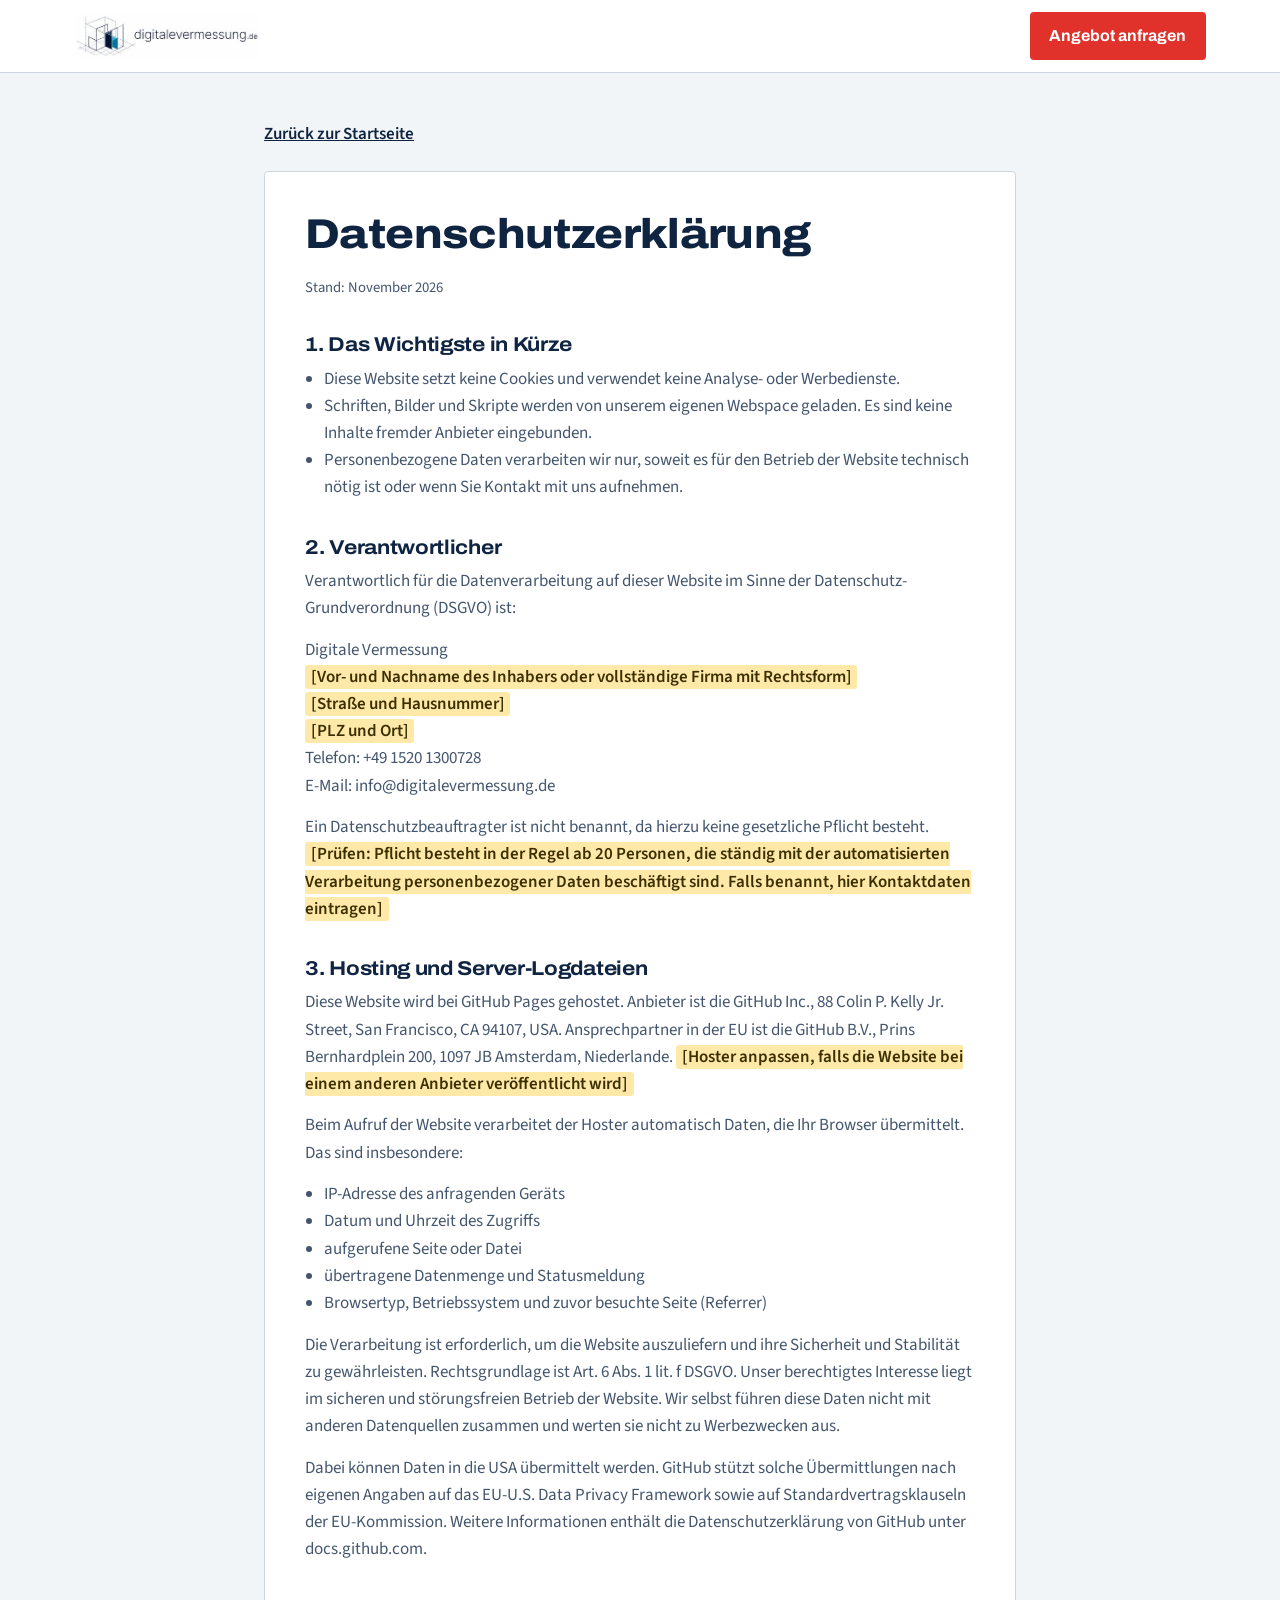
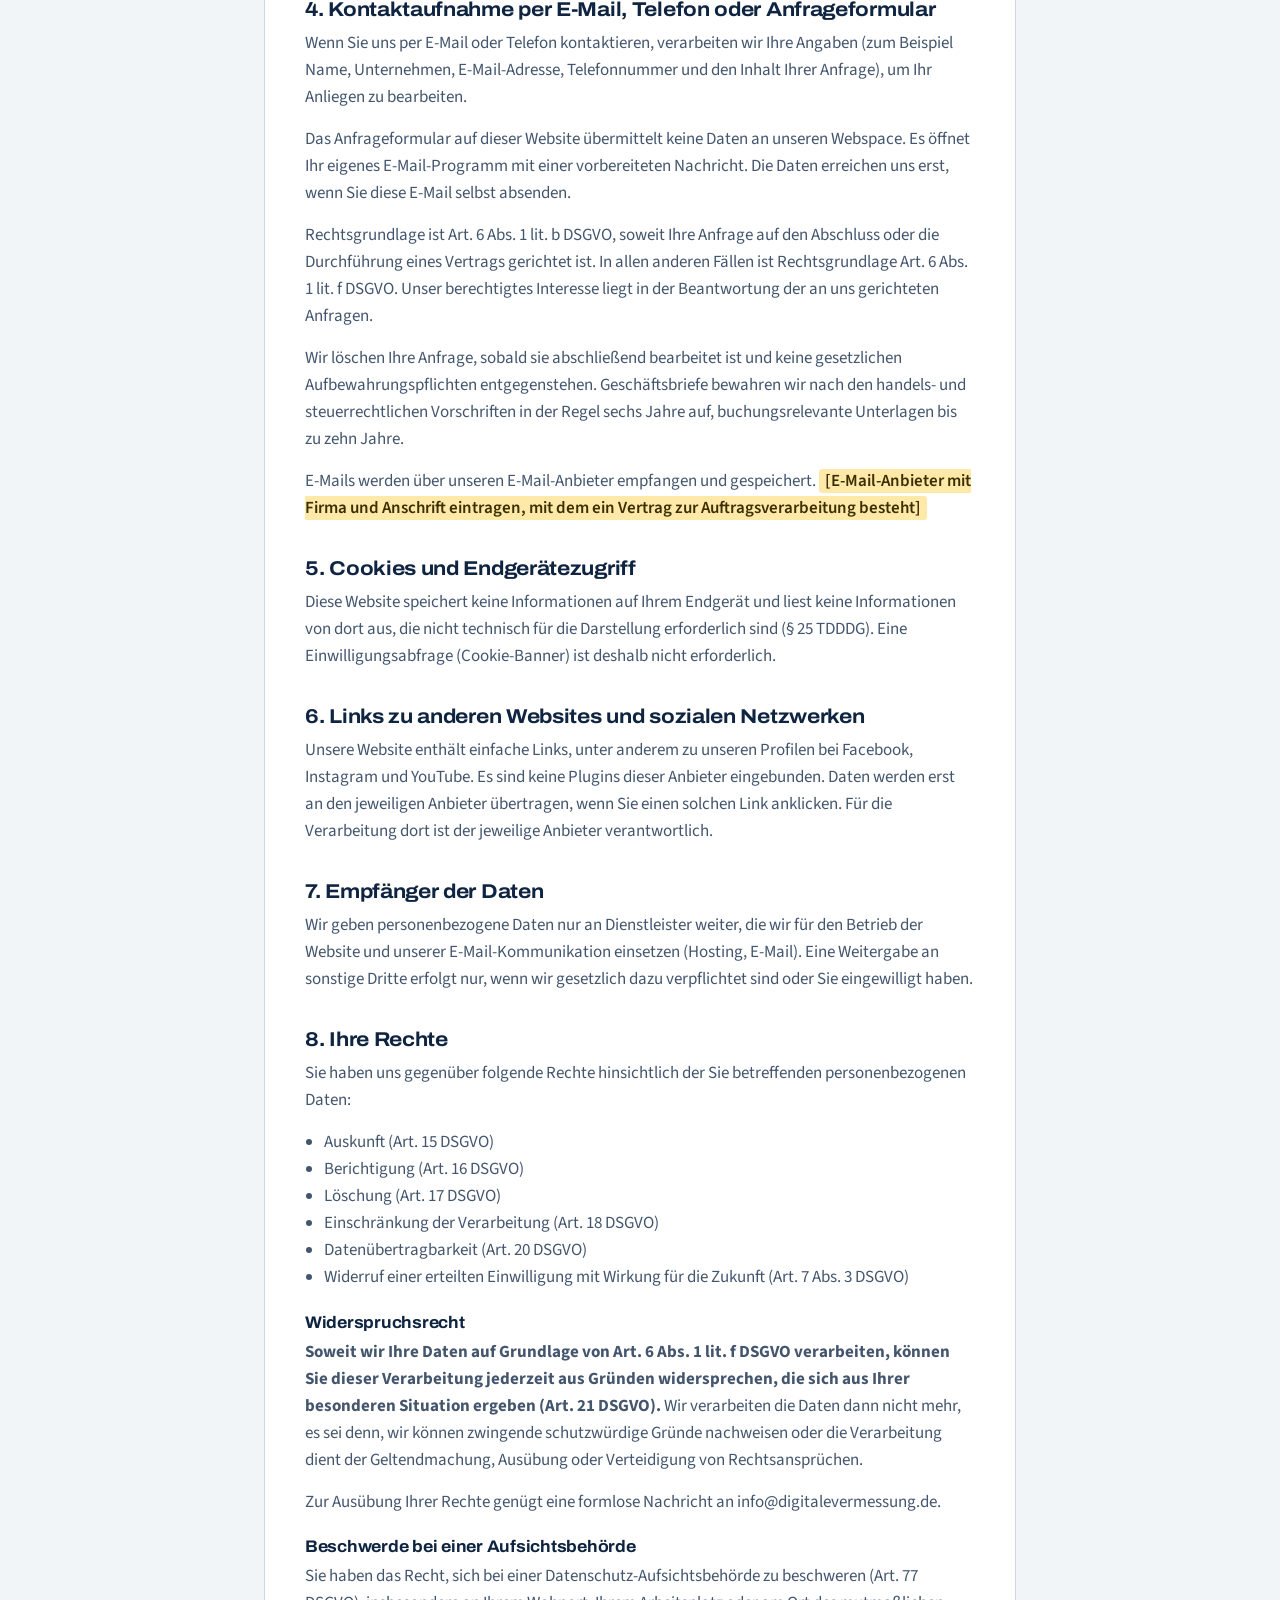
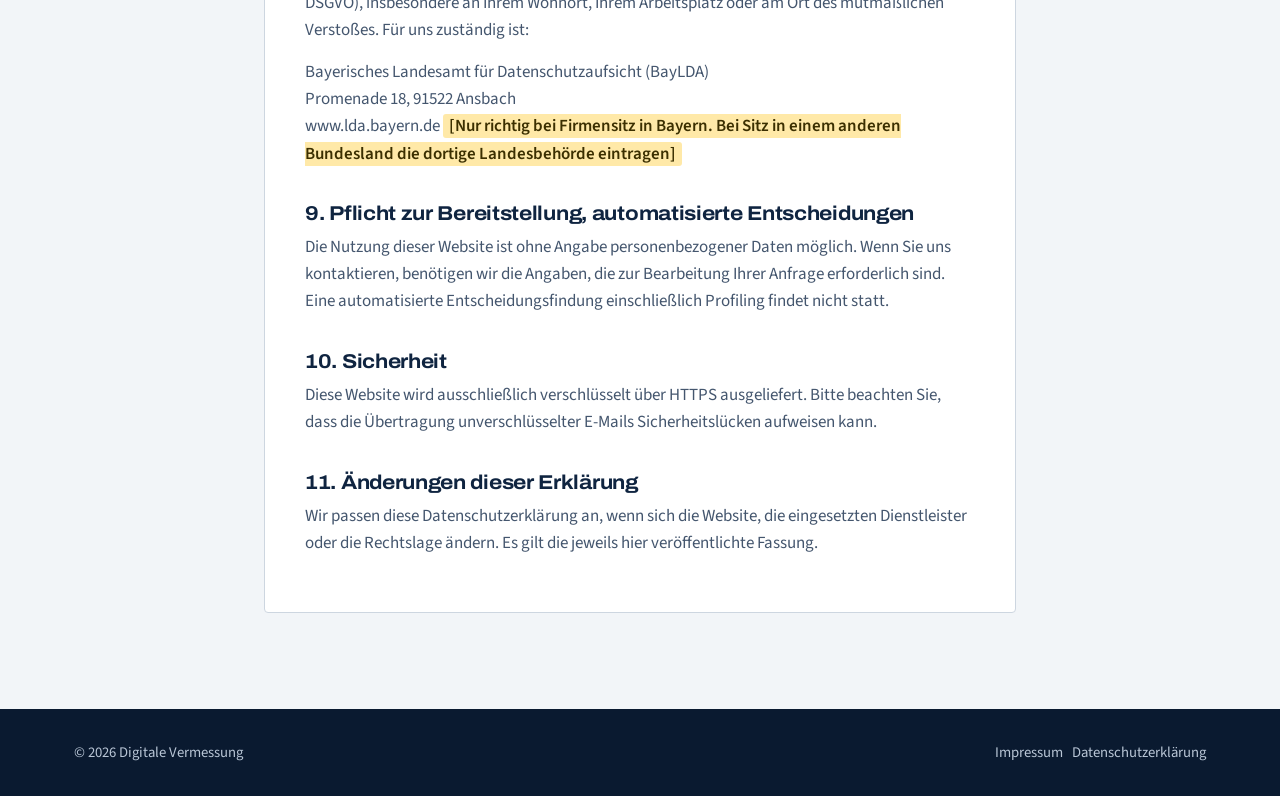
==== datenschutz.html @ f32ddbc2 "Datenschutzerklaerung, Impressum, lokale Schriften, strikte Content Security Policy Co-Authored-By: " ====
<!DOCTYPE html>
<html lang="de">
<head>
<meta charset="UTF-8">
<meta name="viewport" content="width=device-width, initial-scale=1">
<meta http-equiv="Content-Security-Policy" content="default-src 'none'; style-src 'self'; img-src 'self'; font-src 'self'; base-uri 'self'; form-action 'none'">
<meta name="referrer" content="strict-origin-when-cross-origin">
<meta name="robots" content="noindex, follow">
<title>Datenschutzerklärung | Digitale Vermessung</title>
<meta name="description" content="Informationen zur Verarbeitung personenbezogener Daten auf der Website von Digitale Vermessung.">
<link rel="icon" href="img/icon.png">
<link rel="stylesheet" href="css/site.css">
</head>
<body class="legal-page">
<header class="top">
  <div class="wrap">
    <a href="index.html" class="brand"><img src="img/logo.png" alt="Digitale Vermessung, zur Startseite"></a>
    <nav class="nav-legal"><a href="index.html#kontakt" class="btn btn-main">Angebot anfragen</a></nav>
  </div>
</header>
<main>
<a class="back" href="index.html">Zurück zur Startseite</a>
<div class="sheet">
<h1>Datenschutzerklärung</h1>
<p class="stand">Stand: November 2026</p>

<h2>1. Das Wichtigste in Kürze</h2>
<ul>
<li>Diese Website setzt keine Cookies und verwendet keine Analyse- oder Werbedienste.</li>
<li>Schriften, Bilder und Skripte werden von unserem eigenen Webspace geladen. Es sind keine Inhalte fremder Anbieter eingebunden.</li>
<li>Personenbezogene Daten verarbeiten wir nur, soweit es für den Betrieb der Website technisch nötig ist oder wenn Sie Kontakt mit uns aufnehmen.</li>
</ul>

<h2>2. Verantwortlicher</h2>
<p>Verantwortlich für die Datenverarbeitung auf dieser Website im Sinne der Datenschutz-Grundverordnung (DSGVO) ist:</p>
<p>Digitale Vermessung<br>
<span class="todo">[Vor- und Nachname des Inhabers oder vollständige Firma mit Rechtsform]</span><br>
<span class="todo">[Straße und Hausnummer]</span><br>
<span class="todo">[PLZ und Ort]</span><br>
Telefon: +49 1520 1300728<br>
E-Mail: info@digitalevermessung.de</p>
<p>Ein Datenschutzbeauftragter ist nicht benannt, da hierzu keine gesetzliche Pflicht besteht. <span class="todo">[Prüfen: Pflicht besteht in der Regel ab 20 Personen, die ständig mit der automatisierten Verarbeitung personenbezogener Daten beschäftigt sind. Falls benannt, hier Kontaktdaten eintragen]</span></p>

<h2>3. Hosting und Server-Logdateien</h2>
<p>Diese Website wird bei GitHub Pages gehostet. Anbieter ist die GitHub Inc., 88 Colin P. Kelly Jr. Street, San Francisco, CA 94107, USA. Ansprechpartner in der EU ist die GitHub B.V., Prins Bernhardplein 200, 1097 JB Amsterdam, Niederlande. <span class="todo">[Hoster anpassen, falls die Website bei einem anderen Anbieter veröffentlicht wird]</span></p>
<p>Beim Aufruf der Website verarbeitet der Hoster automatisch Daten, die Ihr Browser übermittelt. Das sind insbesondere:</p>
<ul>
<li>IP-Adresse des anfragenden Geräts</li>
<li>Datum und Uhrzeit des Zugriffs</li>
<li>aufgerufene Seite oder Datei</li>
<li>übertragene Datenmenge und Statusmeldung</li>
<li>Browsertyp, Betriebssystem und zuvor besuchte Seite (Referrer)</li>
</ul>
<p>Die Verarbeitung ist erforderlich, um die Website auszuliefern und ihre Sicherheit und Stabilität zu gewährleisten. Rechtsgrundlage ist Art. 6 Abs. 1 lit. f DSGVO. Unser berechtigtes Interesse liegt im sicheren und störungsfreien Betrieb der Website. Wir selbst führen diese Daten nicht mit anderen Datenquellen zusammen und werten sie nicht zu Werbezwecken aus.</p>
<p>Dabei können Daten in die USA übermittelt werden. GitHub stützt solche Übermittlungen nach eigenen Angaben auf das EU-U.S. Data Privacy Framework sowie auf Standardvertragsklauseln der EU-Kommission. Weitere Informationen enthält die Datenschutzerklärung von GitHub unter docs.github.com.</p>

<h2>4. Kontaktaufnahme per E-Mail, Telefon oder Anfrageformular</h2>
<p>Wenn Sie uns per E-Mail oder Telefon kontaktieren, verarbeiten wir Ihre Angaben (zum Beispiel Name, Unternehmen, E-Mail-Adresse, Telefonnummer und den Inhalt Ihrer Anfrage), um Ihr Anliegen zu bearbeiten.</p>
<p>Das Anfrageformular auf dieser Website übermittelt keine Daten an unseren Webspace. Es öffnet Ihr eigenes E-Mail-Programm mit einer vorbereiteten Nachricht. Die Daten erreichen uns erst, wenn Sie diese E-Mail selbst absenden.</p>
<p>Rechtsgrundlage ist Art. 6 Abs. 1 lit. b DSGVO, soweit Ihre Anfrage auf den Abschluss oder die Durchführung eines Vertrags gerichtet ist. In allen anderen Fällen ist Rechtsgrundlage Art. 6 Abs. 1 lit. f DSGVO. Unser berechtigtes Interesse liegt in der Beantwortung der an uns gerichteten Anfragen.</p>
<p>Wir löschen Ihre Anfrage, sobald sie abschließend bearbeitet ist und keine gesetzlichen Aufbewahrungspflichten entgegenstehen. Geschäftsbriefe bewahren wir nach den handels- und steuerrechtlichen Vorschriften in der Regel sechs Jahre auf, buchungsrelevante Unterlagen bis zu zehn Jahre.</p>
<p>E-Mails werden über unseren E-Mail-Anbieter empfangen und gespeichert. <span class="todo">[E-Mail-Anbieter mit Firma und Anschrift eintragen, mit dem ein Vertrag zur Auftragsverarbeitung besteht]</span></p>

<h2>5. Cookies und Endgerätezugriff</h2>
<p>Diese Website speichert keine Informationen auf Ihrem Endgerät und liest keine Informationen von dort aus, die nicht technisch für die Darstellung erforderlich sind (§ 25 TDDDG). Eine Einwilligungsabfrage (Cookie-Banner) ist deshalb nicht erforderlich.</p>

<h2>6. Links zu anderen Websites und sozialen Netzwerken</h2>
<p>Unsere Website enthält einfache Links, unter anderem zu unseren Profilen bei Facebook, Instagram und YouTube. Es sind keine Plugins dieser Anbieter eingebunden. Daten werden erst an den jeweiligen Anbieter übertragen, wenn Sie einen solchen Link anklicken. Für die Verarbeitung dort ist der jeweilige Anbieter verantwortlich.</p>

<h2>7. Empfänger der Daten</h2>
<p>Wir geben personenbezogene Daten nur an Dienstleister weiter, die wir für den Betrieb der Website und unserer E-Mail-Kommunikation einsetzen (Hosting, E-Mail). Eine Weitergabe an sonstige Dritte erfolgt nur, wenn wir gesetzlich dazu verpflichtet sind oder Sie eingewilligt haben.</p>

<h2>8. Ihre Rechte</h2>
<p>Sie haben uns gegenüber folgende Rechte hinsichtlich der Sie betreffenden personenbezogenen Daten:</p>
<ul>
<li>Auskunft (Art. 15 DSGVO)</li>
<li>Berichtigung (Art. 16 DSGVO)</li>
<li>Löschung (Art. 17 DSGVO)</li>
<li>Einschränkung der Verarbeitung (Art. 18 DSGVO)</li>
<li>Datenübertragbarkeit (Art. 20 DSGVO)</li>
<li>Widerruf einer erteilten Einwilligung mit Wirkung für die Zukunft (Art. 7 Abs. 3 DSGVO)</li>
</ul>
<h3>Widerspruchsrecht</h3>
<p><strong>Soweit wir Ihre Daten auf Grundlage von Art. 6 Abs. 1 lit. f DSGVO verarbeiten, können Sie dieser Verarbeitung jederzeit aus Gründen widersprechen, die sich aus Ihrer besonderen Situation ergeben (Art. 21 DSGVO).</strong> Wir verarbeiten die Daten dann nicht mehr, es sei denn, wir können zwingende schutzwürdige Gründe nachweisen oder die Verarbeitung dient der Geltendmachung, Ausübung oder Verteidigung von Rechtsansprüchen.</p>
<p>Zur Ausübung Ihrer Rechte genügt eine formlose Nachricht an info@digitalevermessung.de.</p>
<h3>Beschwerde bei einer Aufsichtsbehörde</h3>
<p>Sie haben das Recht, sich bei einer Datenschutz-Aufsichtsbehörde zu beschweren (Art. 77 DSGVO), insbesondere an Ihrem Wohnort, Ihrem Arbeitsplatz oder am Ort des mutmaßlichen Verstoßes. Für uns zuständig ist:</p>
<p>Bayerisches Landesamt für Datenschutzaufsicht (BayLDA)<br>
Promenade 18, 91522 Ansbach<br>
www.lda.bayern.de <span class="todo">[Nur richtig bei Firmensitz in Bayern. Bei Sitz in einem anderen Bundesland die dortige Landesbehörde eintragen]</span></p>

<h2>9. Pflicht zur Bereitstellung, automatisierte Entscheidungen</h2>
<p>Die Nutzung dieser Website ist ohne Angabe personenbezogener Daten möglich. Wenn Sie uns kontaktieren, benötigen wir die Angaben, die zur Bearbeitung Ihrer Anfrage erforderlich sind. Eine automatisierte Entscheidungsfindung einschließlich Profiling findet nicht statt.</p>

<h2>10. Sicherheit</h2>
<p>Diese Website wird ausschließlich verschlüsselt über HTTPS ausgeliefert. Bitte beachten Sie, dass die Übertragung unverschlüsselter E-Mails Sicherheitslücken aufweisen kann.</p>

<h2>11. Änderungen dieser Erklärung</h2>
<p>Wir passen diese Datenschutzerklärung an, wenn sich die Website, die eingesetzten Dienstleister oder die Rechtslage ändern. Es gilt die jeweils hier veröffentlichte Fassung.</p>
</div>
</main>
<footer>
  <div class="wrap">
    <div class="legal legal-only">
      <span>&copy; 2026 Digitale Vermessung</span>
      <span><a href="impressum.html">Impressum</a> &nbsp; <a href="datenschutz.html">Datenschutzerklärung</a></span>
    </div>
  </div>
</footer>
</body>
</html>
---- css/site.css ----
@font-face{font-family:"Archivo";src:url("../fonts/archivo.woff2") format("woff2");font-weight:100 900;font-stretch:62% 125%;font-style:normal;font-display:swap}
@font-face{font-family:"Source Sans 3";src:url("../fonts/source-sans-3.woff2") format("woff2");font-weight:200 900;font-style:normal;font-display:swap}
:root{
  --ink:#0f2440;        /* Tuscheblau der Planzeichnung */
  --ink-soft:#44566e;
  --paper:#f2f5f8;      /* kühles Planpapier */
  --white:#ffffff;
  --line:#cdd6e0;
  --laser:#e0312b;      /* Laserrot, einzige Signalfarbe */
  --laser-dark:#b9231e;
  --max:1180px;
  --head:"Archivo",system-ui,sans-serif;
  --body:"Source Sans 3",system-ui,-apple-system,"Segoe UI",sans-serif;
}
*{box-sizing:border-box;margin:0;padding:0}
html{scroll-behavior:smooth;scroll-padding-top:84px}
body{font-family:var(--body);font-size:1.0625rem;line-height:1.6;color:var(--ink);background:var(--white);-webkit-font-smoothing:antialiased}
img{max-width:100%;display:block}
a{color:inherit}
:focus-visible{outline:3px solid var(--laser);outline-offset:3px}
.wrap{max-width:var(--max);margin:0 auto;padding:0 24px}
h1,h2,h3{font-family:var(--head);font-stretch:112%;line-height:1.08;letter-spacing:-.015em}
h2{font-size:clamp(1.75rem,3.6vw,2.6rem);font-weight:700;max-width:20ch}
h3{font-size:1.2rem;font-weight:700;font-stretch:105%}
.intro{color:var(--ink-soft);max-width:58ch;margin-top:1rem;font-size:1.125rem}
.band{padding:88px 0}
.band-paper{background:var(--paper)}
.band-ink{background:var(--ink);color:#fff}
.band-ink .intro{color:#b9c6d6}

.btn{display:inline-block;font-family:var(--head);font-weight:700;font-size:1rem;text-decoration:none;padding:.95rem 1.5rem;border-radius:4px;border:2px solid transparent;cursor:pointer;transition:background .15s,color .15s,border-color .15s}
.btn-main{background:var(--laser);color:#fff}
.btn-main:hover{background:var(--laser-dark)}
.btn-line{border-color:var(--ink);color:var(--ink)}
.btn-line:hover{background:var(--ink);color:#fff}

/* Kopf */
.top{position:sticky;top:0;z-index:40;background:rgba(255,255,255,.96);backdrop-filter:blur(8px);border-bottom:1px solid var(--line)}
.top .wrap{display:flex;align-items:center;justify-content:space-between;height:72px;gap:1rem}
.brand{display:flex;align-items:center;gap:.7rem;text-decoration:none;font-family:var(--head);font-weight:800;font-stretch:112%;font-size:1.05rem}
.brand img{height:44px;width:auto}
.nav{display:flex;align-items:center;gap:1.7rem}
.nav a{text-decoration:none;font-weight:600;font-size:.98rem}
.nav a:not(.btn):hover{color:var(--laser)}
.nav .tel{font-family:var(--head);font-weight:700;white-space:nowrap}
.nav .btn{padding:.6rem 1.1rem}
.menu-btn{display:none;background:none;border:2px solid var(--ink);border-radius:4px;padding:.45rem .8rem;font:700 .95rem var(--head);color:var(--ink);cursor:pointer}

/* Hero */
.hero{background:#0a1a30;color:#fff;overflow:hidden}
.hero .wrap{display:grid;grid-template-columns:1fr 1.1fr;gap:24px;align-items:center;min-height:min(700px,calc(100vh - 72px));padding-top:56px;padding-bottom:56px}
.hero h1{font-size:clamp(2.3rem,5.2vw,4.1rem);font-weight:800;font-stretch:118%}
.hero p{font-size:1.2rem;color:#c3cfdd;max-width:46ch;margin:1.4rem 0 2rem}
.cta-row{display:flex;gap:.9rem;flex-wrap:wrap}
.btn-ghost{border-color:rgba(255,255,255,.55);color:#fff}
.btn-ghost:hover{background:#fff;color:var(--ink)}
.hero .who{margin:2rem 0 0;font-size:.98rem;color:#93a4b8}
.scan{position:relative;aspect-ratio:1/0.86;width:112%;margin-right:-12%}
.scan canvas{position:absolute;inset:0;width:100%;height:100%}
.scan-note{position:absolute;left:6%;bottom:3%;display:flex;align-items:center;gap:.6rem;font:600 .82rem var(--head);color:#93a4b8}
.scan-note i{width:8px;height:8px;border-radius:50%;background:var(--laser)}
.scan-note b{color:#fff;font-weight:700;font-variant-numeric:tabular-nums}

.shot{margin:0}
.shot img{width:100%;height:auto;aspect-ratio:4/3;object-fit:cover;border-radius:4px;background:var(--ink)}
.shot figcaption{margin-top:.7rem;font:600 .85rem var(--head);color:var(--ink-soft)}

/* Kennzahlen */
.facts{background:var(--ink);color:#fff;border-top:1px solid rgba(255,255,255,.12)}
.facts ul{list-style:none;display:grid;grid-template-columns:repeat(4,1fr)}
.facts li{padding:28px 24px;border-left:1px solid rgba(255,255,255,.14)}
.facts li:first-child{border-left:0;padding-left:0}
.facts b{display:block;font:800 2rem/1.1 var(--head);font-stretch:112%}
.facts span{color:#b9c6d6;font-size:.95rem}

/* Leistungen als Tabelle */
.services{margin-top:48px;display:grid;grid-template-columns:repeat(3,1fr);gap:28px}
.svc{display:flex;flex-direction:column;text-decoration:none;border:1px solid var(--line);border-radius:4px;overflow:hidden;background:#fff;transition:border-color .15s}
.svc:hover{border-color:var(--ink)}
.svc img{width:100%;aspect-ratio:3/2;object-fit:cover;background:var(--ink)}
.svc-body{padding:22px 22px 24px;display:flex;flex-direction:column;flex:1}
.svc p{color:var(--ink-soft);margin:.5rem 0 1.1rem}
.svc .out{margin-top:auto;padding-top:14px;border-top:1px solid var(--line);font-size:.95rem}
.svc .out b{display:block;font-family:var(--head);font-size:.82rem;color:var(--laser);font-weight:700}
.svc:hover h3{color:var(--laser)}

/* Galerie */
.gallery{display:flex;gap:16px;overflow-x:auto;scroll-snap-type:x mandatory;padding:36px 24px 8px;padding-inline:max(24px,calc(50vw - 566px));scroll-padding-inline:max(24px,calc(50vw - 566px));scrollbar-width:thin}
.gallery figure{flex:0 0 min(78vw,440px);scroll-snap-align:start;margin:0}
.gallery img{width:100%;aspect-ratio:4/3;object-fit:cover;border-radius:4px;background:var(--ink)}
.gallery figcaption{margin-top:.6rem;font:600 .9rem var(--head);color:var(--ink-soft)}

/* Kette Realität bis Modell */
.chain{display:grid;grid-template-columns:repeat(5,1fr);margin-top:48px;counter-reset:n}
.chain li{list-style:none;padding:0 22px 0 0;position:relative;counter-increment:n}
.chain li::before{content:counter(n);display:grid;place-items:center;width:38px;height:38px;border-radius:50%;background:var(--laser);font:800 1rem var(--head);margin-bottom:18px;position:relative;z-index:1}
.chain li::after{content:"";position:absolute;top:19px;left:38px;right:0;height:1px;background:rgba(255,255,255,.3)}
.chain li:last-child::after{display:none}
.chain h3{margin-bottom:.4rem}
.chain p{color:#b9c6d6;font-size:.98rem}

/* Zielgruppen */
.two{display:grid;grid-template-columns:1fr 1.3fr;gap:64px;align-items:start}
.tasks{list-style:none;display:grid;grid-template-columns:1fr 1fr;column-gap:32px;border-top:2px solid var(--ink)}
.tasks li{padding:16px 0 16px 1.6rem;border-bottom:1px solid var(--line);position:relative;font-weight:600}
.tasks li::before{content:"";position:absolute;left:0;top:1.55rem;width:9px;height:9px;background:var(--laser);border-radius:50%}

/* Formate */
.formats{margin-top:40px;width:100%;border-collapse:collapse}
.formats th,.formats td{text-align:left;padding:16px 0;border-bottom:1px solid var(--line);vertical-align:top}
.formats th{width:30%;font-family:var(--head);font-weight:700}
.formats code{font:600 .95rem var(--head);background:var(--paper);border:1px solid var(--line);border-radius:3px;padding:.2rem .55rem;margin:0 .35rem .35rem 0;display:inline-block}

/* Referenzen */
.lead-ref{display:grid;grid-template-columns:1fr 1fr;margin-top:48px;border:2px solid var(--ink)}
.lead-ref .num{background:var(--ink);color:#fff;padding:44px 40px;display:flex;flex-direction:column;justify-content:center}
.lead-ref .num b{font:800 clamp(2.6rem,6vw,4.4rem)/1 var(--head);font-stretch:118%}
.lead-ref .num span{color:#b9c6d6;margin-top:.6rem}
.lead-ref .txt{padding:44px 40px}
.lead-ref .txt p{color:var(--ink-soft);margin-top:.7rem}
.refs{display:grid;grid-template-columns:repeat(4,1fr);gap:0;border-bottom:1px solid var(--line)}
.refs div{padding:28px 24px 28px 0}
.refs small{display:block;color:var(--ink-soft);font-size:.9rem;margin-bottom:.25rem}
.refs p{color:var(--ink-soft);font-size:.98rem;margin-top:.4rem}

/* Über uns */
.about{display:grid;grid-template-columns:1fr 1fr;gap:64px;align-items:center}
.about img{width:100%;aspect-ratio:4/5;object-fit:cover;border-radius:4px}
.about img{width:100%;aspect-ratio:4/3;object-fit:cover;border-radius:4px;background:var(--line)}
.about ul{list-style:none;margin-top:1.4rem;border-top:2px solid var(--ink)}
.about li{padding:.75rem 0 .75rem 1.6rem;border-bottom:1px solid var(--line);position:relative}
.about li::before{content:"";position:absolute;left:0;top:1.3rem;width:9px;height:9px;background:var(--laser);border-radius:50%}

/* FAQ */
.faq{margin-top:36px;max-width:820px;border-top:2px solid var(--ink)}
.faq details{border-bottom:1px solid var(--line)}
.faq summary{cursor:pointer;list-style:none;padding:20px 40px 20px 0;font:700 1.08rem var(--head);position:relative}
.faq summary::-webkit-details-marker{display:none}
.faq summary::after{content:"+";position:absolute;right:4px;top:14px;font-size:1.6rem;font-weight:400;color:var(--laser)}
.faq details[open] summary::after{content:"\2212"}
.faq p{color:var(--ink-soft);padding:0 40px 22px 0;max-width:68ch}

/* Kontakt */
.contact{display:grid;grid-template-columns:1fr 1.1fr;gap:64px;align-items:start}
.direct{margin-top:2rem;display:grid;gap:.2rem}
.direct a{font:800 clamp(1.3rem,2.6vw,1.75rem) var(--head);text-decoration:none;font-stretch:108%}
.direct a:hover{color:#ffb4b0}
.direct small{color:#b9c6d6;font-size:.95rem;margin-top:1rem}
form{background:#fff;color:var(--ink);padding:32px;border-radius:4px;display:grid;gap:16px}
.row{display:grid;grid-template-columns:1fr 1fr;gap:16px}
label{font-weight:600;font-size:.95rem;display:block}
input,select,textarea{width:100%;margin-top:6px;padding:.8rem .9rem;border:1.5px solid var(--line);border-radius:4px;font:inherit;color:inherit;background:#fff}
input:focus,select:focus,textarea:focus{outline:0;border-color:var(--ink);box-shadow:0 0 0 3px rgba(15,36,64,.14)}
form .btn{width:100%;text-align:center}
.check{display:flex;gap:.6rem;align-items:flex-start;font-weight:400;font-size:.92rem}
.check input{width:auto;margin-top:.25rem}
.hint{font-size:.88rem;color:var(--ink-soft)}

/* Fuß */
footer{background:#0a1a30;color:#b9c6d6;padding:56px 0 110px;font-size:.98rem}
.fgrid{display:grid;grid-template-columns:1.4fr 1fr 1fr 1fr;gap:40px}
footer h4{font:700 1rem var(--head);color:#fff;margin-bottom:.9rem}
footer ul{list-style:none;display:grid;gap:.5rem}
footer a{text-decoration:none}
footer a:hover{color:#fff;text-decoration:underline}
footer .brand{color:#fff;margin-bottom:1rem}
.legal{margin-top:40px;padding-top:22px;border-top:1px solid rgba(255,255,255,.12);display:flex;justify-content:space-between;flex-wrap:wrap;gap:1rem;font-size:.92rem}

/* Mobile Aktionsleiste */
.bar{display:none;position:fixed;left:0;right:0;bottom:0;z-index:50;background:#fff;border-top:1px solid var(--line);padding:10px 12px calc(10px + env(safe-area-inset-bottom));gap:10px}
.bar .btn{flex:1;text-align:center;padding:.8rem .5rem}

@media(max-width:980px){
  .hero .wrap{grid-template-columns:1fr;min-height:0;padding-top:40px;padding-bottom:24px}
  .scan{width:100%;margin:0 auto;max-width:560px}
  .services{grid-template-columns:1fr 1fr}
  .chain{grid-template-columns:1fr;gap:26px}
  .chain li{padding-left:58px}
  .chain li::before{position:absolute;left:0;top:0}
  .chain li::after{top:38px;left:19px;right:auto;bottom:-26px;width:1px;height:auto}
  .two,.about,.contact,.lead-ref{grid-template-columns:1fr;gap:36px}
  .lead-ref{gap:0}
  .refs{grid-template-columns:1fr 1fr}
  .fgrid{grid-template-columns:1fr 1fr}
  .facts ul{grid-template-columns:1fr 1fr}
  .facts li{padding:20px 16px}
  .facts li:nth-child(odd){border-left:0;padding-left:0}
  .facts li:nth-child(n+3){border-top:1px solid rgba(255,255,255,.14)}
}
@media(max-width:760px){
  .band{padding:60px 0}
  .menu-btn{display:block}
  .nav{display:none;position:absolute;top:72px;left:0;right:0;background:#fff;border-bottom:1px solid var(--line);flex-direction:column;align-items:flex-start;padding:20px 24px;gap:1.1rem}
  .nav.open{display:flex}
  .tasks,.refs,.row,.fgrid,.services{grid-template-columns:1fr}
  .about img{aspect-ratio:4/3}
  .formats th,.formats td{display:block;width:100%}
  .formats th{border-bottom:0;padding-bottom:4px}
  .formats td{padding-top:4px}
  .lead-ref .num,.lead-ref .txt{padding:28px 22px}
  form{padding:22px}
  .bar{display:flex}
}
@media(prefers-reduced-motion:reduce){html{scroll-behavior:auto}}

/* Hilfsklassen und Rechtstexte */
.flush-top{padding-top:0}
.narrow{max-width:32ch}
.legal-page{background:var(--paper)}
.legal-page main{max-width:800px;margin:0 auto;padding:48px 24px 96px}
.legal-page .sheet{background:#fff;border:1px solid var(--line);border-radius:4px;padding:40px}
.legal-page h1{font-size:clamp(1.9rem,4vw,2.6rem);font-weight:800;margin-bottom:1.2rem}
.legal-page h2{font-size:1.25rem;margin:2.2rem 0 .6rem;max-width:none}
.legal-page h3{font-size:1.05rem;margin:1.4rem 0 .4rem}
.legal-page p,.legal-page ul{margin-bottom:.9rem;color:var(--ink-soft)}
.legal-page ul{padding-left:1.2rem}
.legal-page .back{display:inline-block;margin-bottom:1.4rem;font-weight:600}
.legal-page .stand{font-size:.92rem}
.todo{background:#ffe9a8;color:#3b2f00;border-radius:3px;padding:0 .35rem;font-weight:600}
@media(max-width:760px){.legal-page .sheet{padding:24px 20px}}
.nav-legal .btn{padding:.6rem 1.1rem}
.legal-only{margin-top:0;padding-top:0;border-top:0}
.legal-page footer{padding:32px 0}
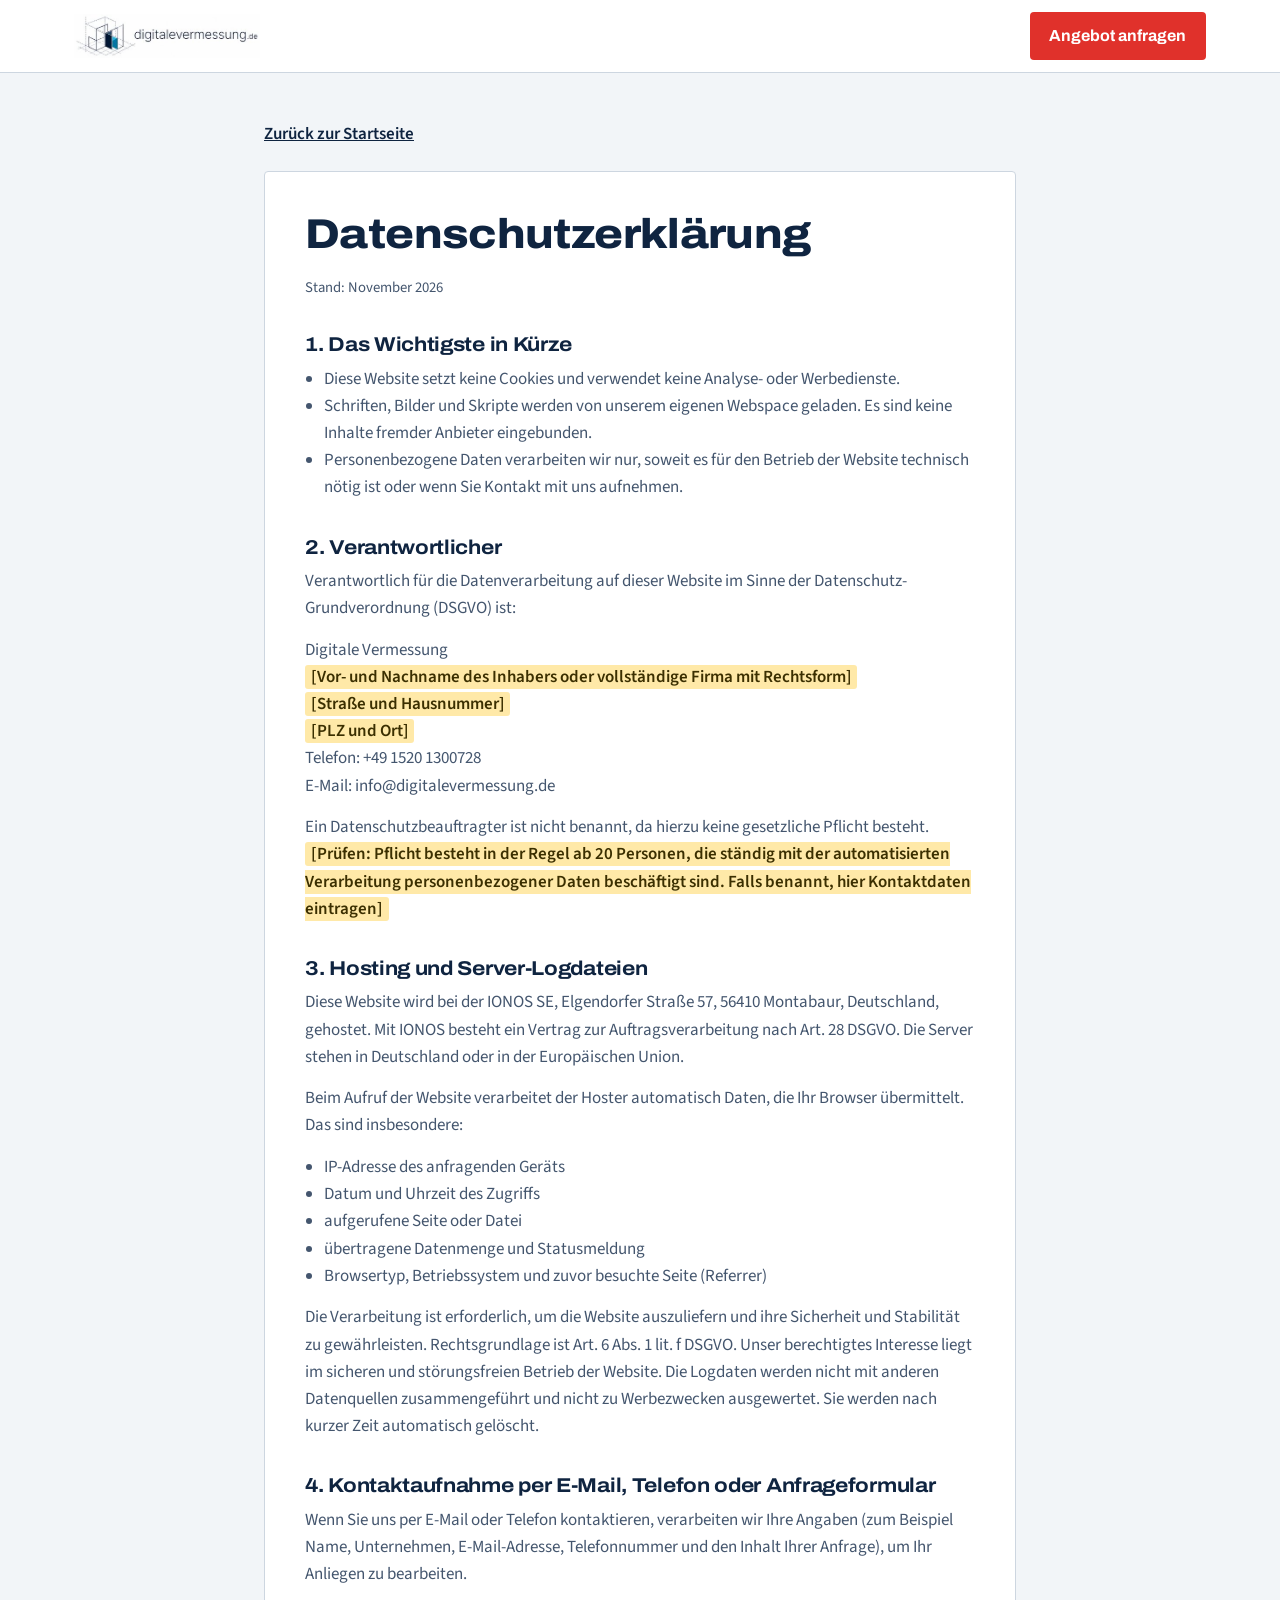
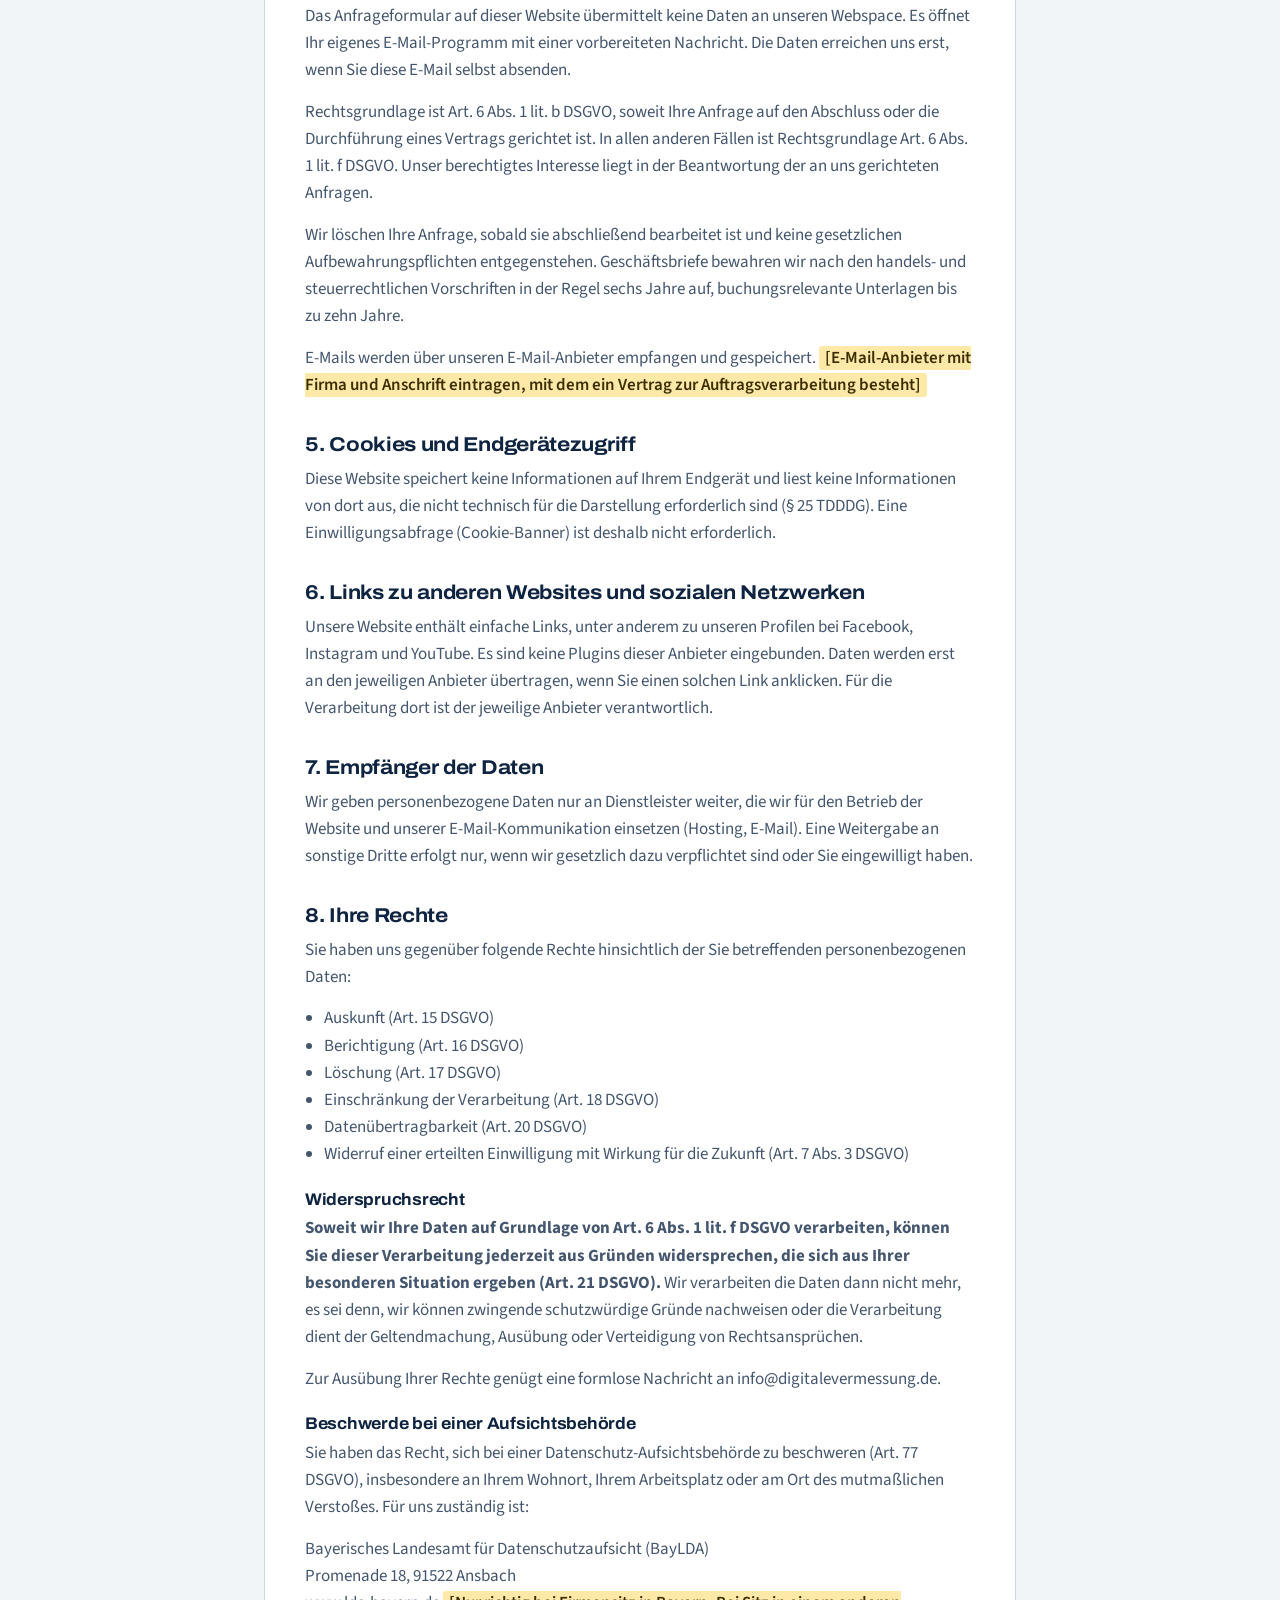
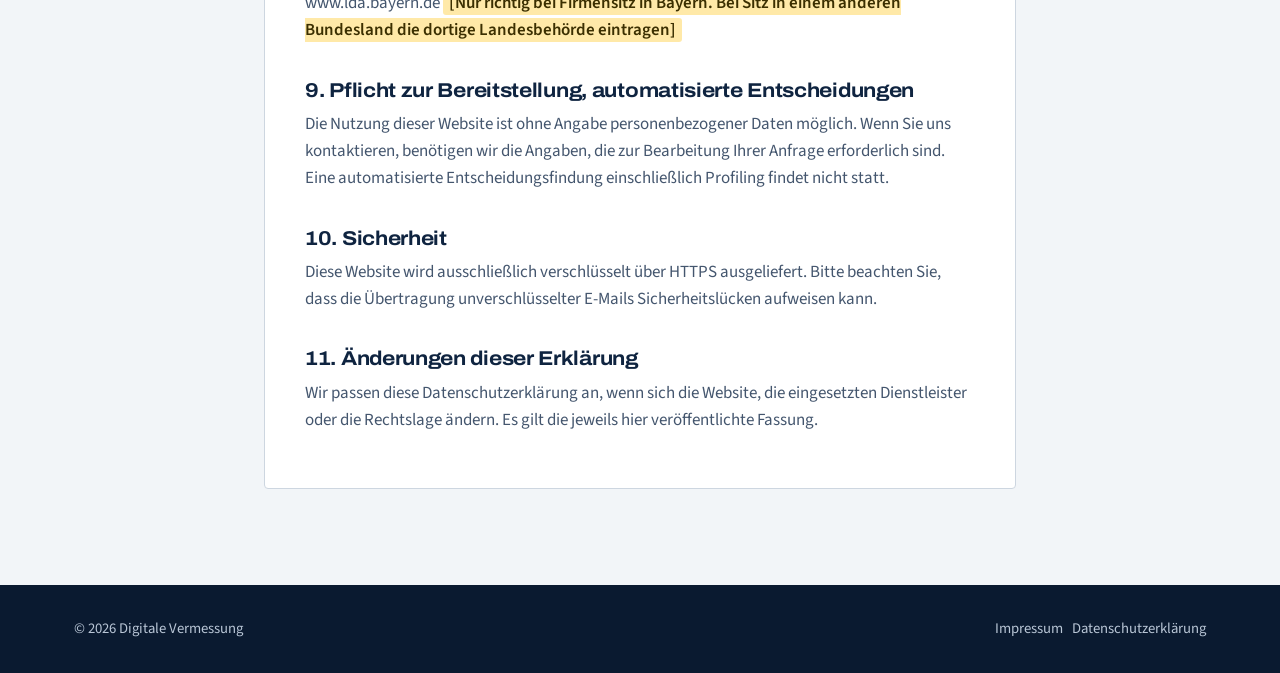
==== commit c77a37a1: "Fassung fuer IONOS: Hosting-Abschnitt, Weiterleitungen, Sitemap, Anleitung Co-Authored-By: Claude Fa" ====
--- a/datenschutz.html
+++ b/datenschutz.html
@@ -42,7 +42,7 @@
 <p>Ein Datenschutzbeauftragter ist nicht benannt, da hierzu keine gesetzliche Pflicht besteht. <span class="todo">[Prüfen: Pflicht besteht in der Regel ab 20 Personen, die ständig mit der automatisierten Verarbeitung personenbezogener Daten beschäftigt sind. Falls benannt, hier Kontaktdaten eintragen]</span></p>
 
 <h2>3. Hosting und Server-Logdateien</h2>
-<p>Diese Website wird bei GitHub Pages gehostet. Anbieter ist die GitHub Inc., 88 Colin P. Kelly Jr. Street, San Francisco, CA 94107, USA. Ansprechpartner in der EU ist die GitHub B.V., Prins Bernhardplein 200, 1097 JB Amsterdam, Niederlande. <span class="todo">[Hoster anpassen, falls die Website bei einem anderen Anbieter veröffentlicht wird]</span></p>
+<p>Diese Website wird bei der IONOS SE, Elgendorfer Straße 57, 56410 Montabaur, Deutschland, gehostet. Mit IONOS besteht ein Vertrag zur Auftragsverarbeitung nach Art. 28 DSGVO. Die Server stehen in Deutschland oder in der Europäischen Union.</p>
 <p>Beim Aufruf der Website verarbeitet der Hoster automatisch Daten, die Ihr Browser übermittelt. Das sind insbesondere:</p>
 <ul>
 <li>IP-Adresse des anfragenden Geräts</li>
@@ -51,8 +51,7 @@
 <li>übertragene Datenmenge und Statusmeldung</li>
 <li>Browsertyp, Betriebssystem und zuvor besuchte Seite (Referrer)</li>
 </ul>
-<p>Die Verarbeitung ist erforderlich, um die Website auszuliefern und ihre Sicherheit und Stabilität zu gewährleisten. Rechtsgrundlage ist Art. 6 Abs. 1 lit. f DSGVO. Unser berechtigtes Interesse liegt im sicheren und störungsfreien Betrieb der Website. Wir selbst führen diese Daten nicht mit anderen Datenquellen zusammen und werten sie nicht zu Werbezwecken aus.</p>
-<p>Dabei können Daten in die USA übermittelt werden. GitHub stützt solche Übermittlungen nach eigenen Angaben auf das EU-U.S. Data Privacy Framework sowie auf Standardvertragsklauseln der EU-Kommission. Weitere Informationen enthält die Datenschutzerklärung von GitHub unter docs.github.com.</p>
+<p>Die Verarbeitung ist erforderlich, um die Website auszuliefern und ihre Sicherheit und Stabilität zu gewährleisten. Rechtsgrundlage ist Art. 6 Abs. 1 lit. f DSGVO. Unser berechtigtes Interesse liegt im sicheren und störungsfreien Betrieb der Website. Die Logdaten werden nicht mit anderen Datenquellen zusammengeführt und nicht zu Werbezwecken ausgewertet. Sie werden nach kurzer Zeit automatisch gelöscht.</p>
 
 <h2>4. Kontaktaufnahme per E-Mail, Telefon oder Anfrageformular</h2>
 <p>Wenn Sie uns per E-Mail oder Telefon kontaktieren, verarbeiten wir Ihre Angaben (zum Beispiel Name, Unternehmen, E-Mail-Adresse, Telefonnummer und den Inhalt Ihrer Anfrage), um Ihr Anliegen zu bearbeiten.</p>
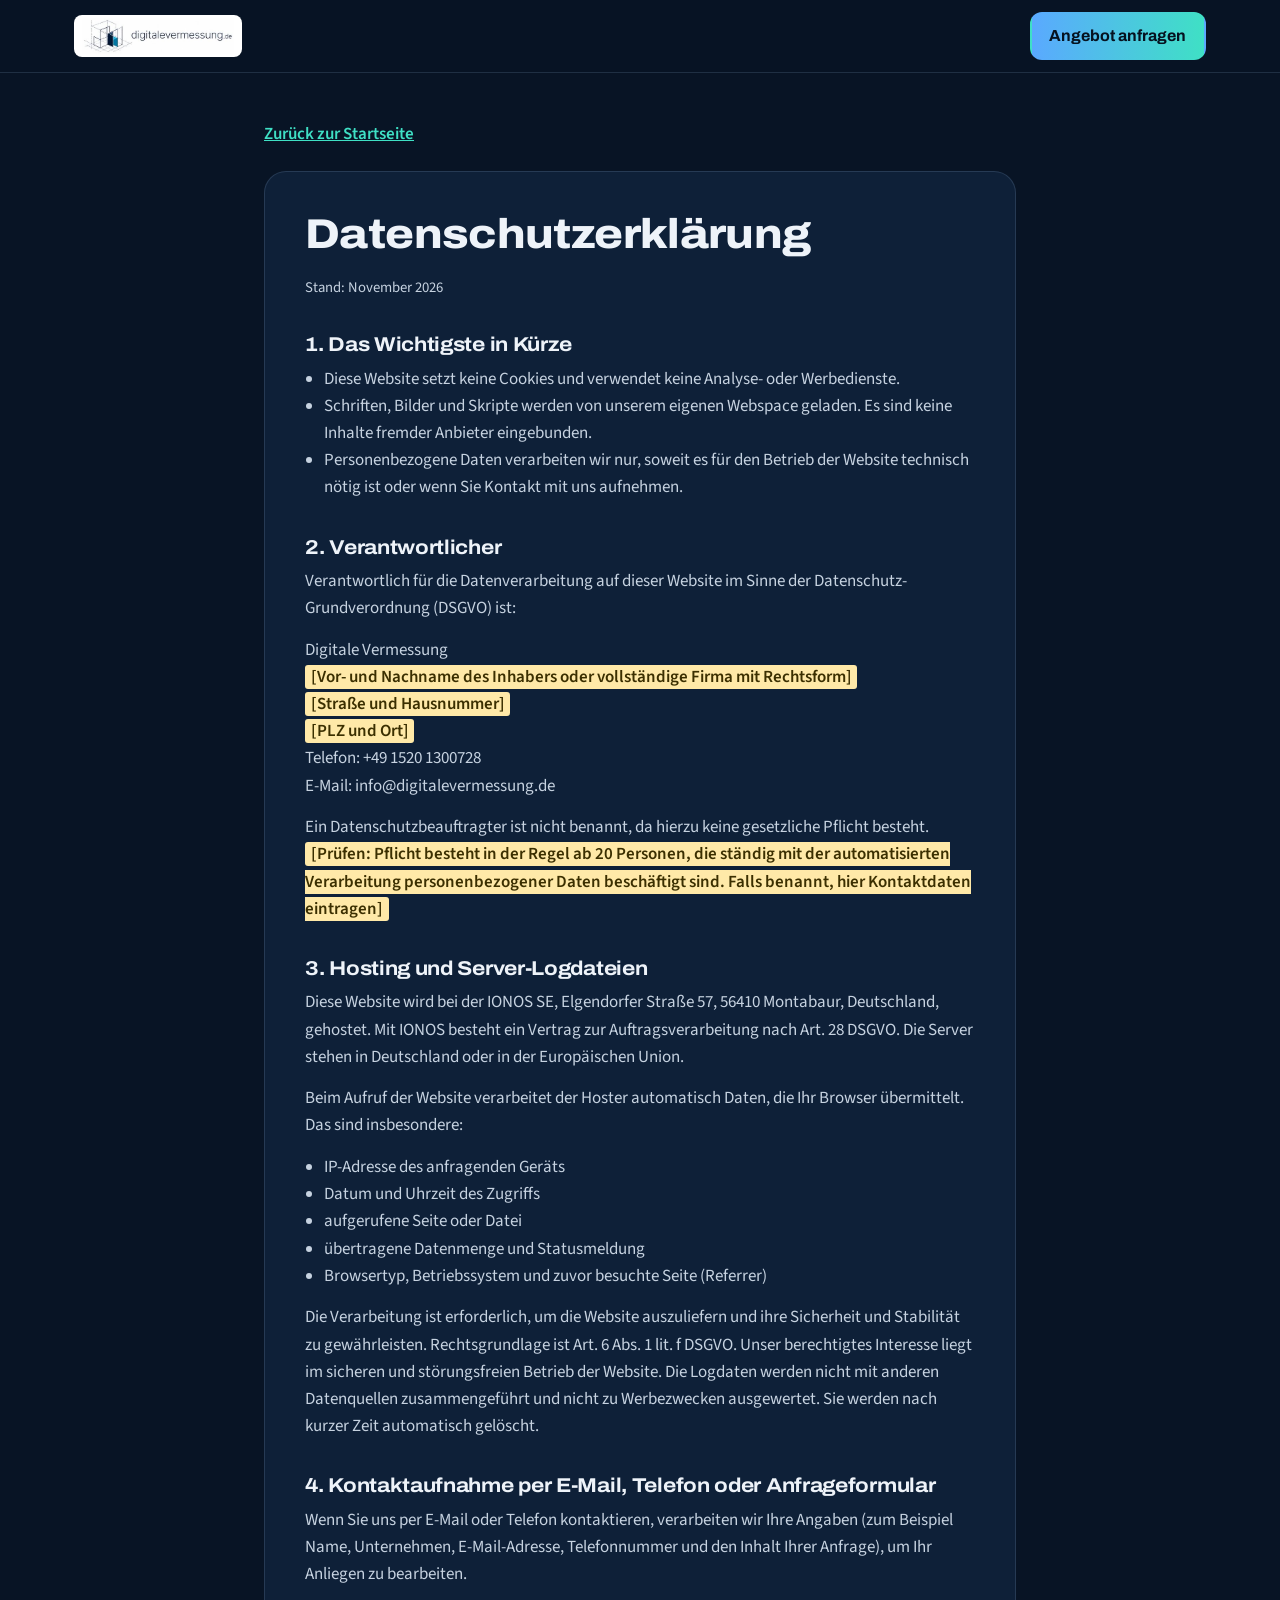
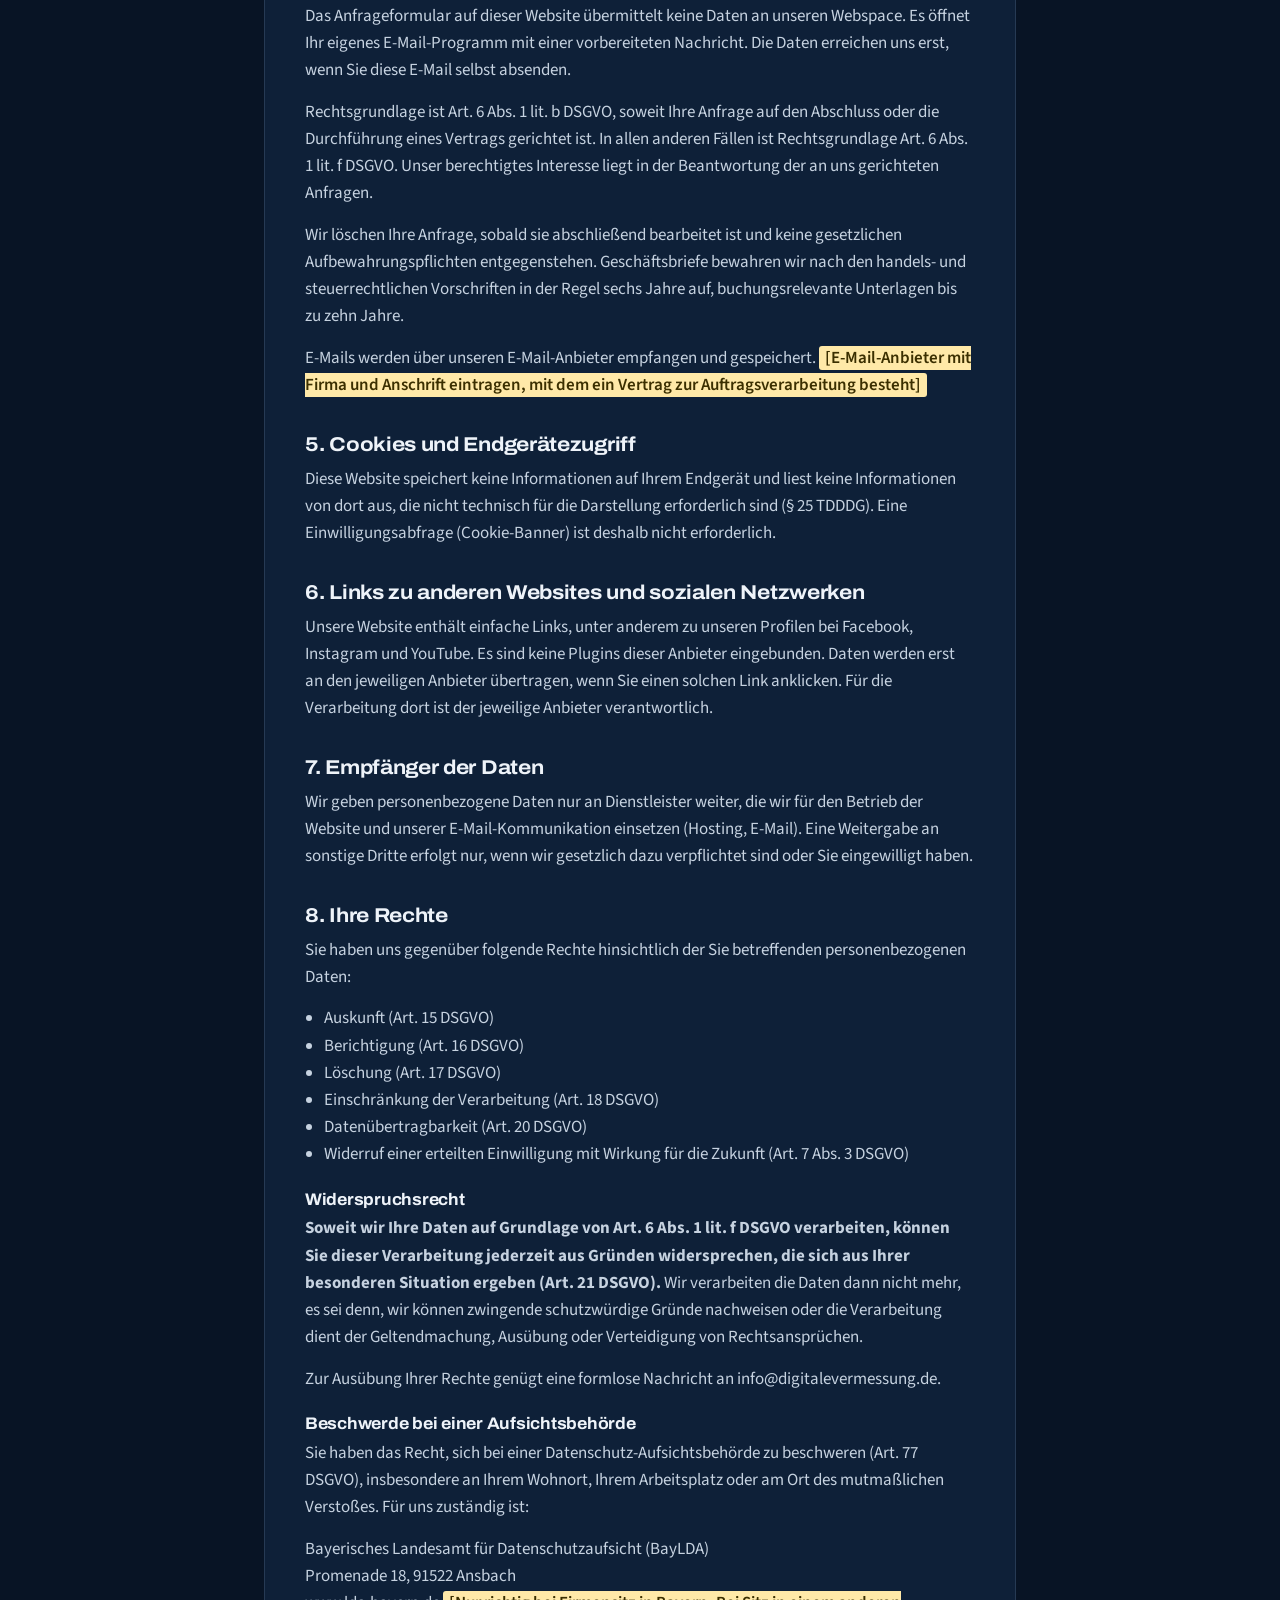
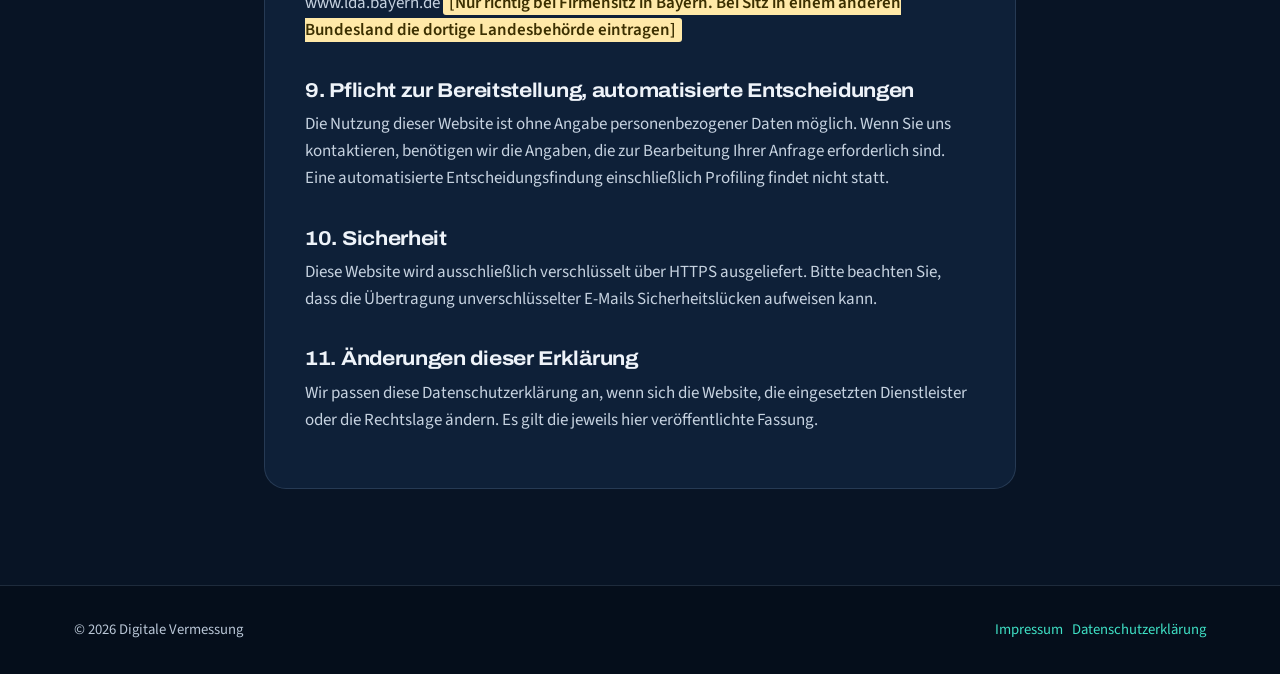
==== commit 109d29be: "Schutz auf RackRail-Niveau: strengere CSP, security.txt, Punktdateien gesperrt Co-Authored-By: Claud" ====
--- a/datenschutz.html
+++ b/datenschutz.html
@@ -3,7 +3,7 @@
 <head>
 <meta charset="UTF-8">
 <meta name="viewport" content="width=device-width, initial-scale=1">
-<meta http-equiv="Content-Security-Policy" content="default-src 'none'; style-src 'self'; img-src 'self'; font-src 'self'; base-uri 'self'; form-action 'none'">
+<meta http-equiv="Content-Security-Policy" content="default-src 'none'; style-src 'self'; img-src 'self'; font-src 'self'; base-uri 'none'; form-action 'none'; object-src 'none'; upgrade-insecure-requests">
 <meta name="referrer" content="strict-origin-when-cross-origin">
 <meta name="robots" content="noindex, follow">
 <title>Datenschutzerklärung | Digitale Vermessung</title>
--- a/css/site.css
+++ b/css/site.css
@@ -221,3 +221,137 @@
 .nav-legal .btn{padding:.6rem 1.1rem}
 .legal-only{margin-top:0;padding-top:0;border-top:0}
 .legal-page footer{padding:32px 0}
+
+/* ===== Dunkles Design, Stand November 2026 ===== */
+:root{
+  --bg:#081425;--panel:#0e2038;--panel-2:#132a48;--edge:rgba(160,190,230,.16);
+  --text:#eef3f9;--dim:#a9b8cb;
+  --a1:#5aa9ff;--a2:#3fe0c5;--grad:linear-gradient(90deg,#5aa9ff,#3fe0c5);
+  --ink:#eef3f9;--ink-soft:#a9b8cb;--paper:#0b1b31;--line:rgba(160,190,230,.16);--white:#0e2038;
+  --r:18px;
+}
+body{background:var(--bg);color:var(--text)}
+:focus-visible{outline-color:var(--a2)}
+h2{max-width:24ch}
+.grad{background:var(--grad);-webkit-background-clip:text;background-clip:text;color:transparent;display:inline-block}
+.eyebrow{display:flex;align-items:center;gap:.7rem;font:600 .9rem var(--head);color:var(--a2);margin-bottom:.9rem}
+.eyebrow::before{content:"";width:28px;height:2px;background:var(--grad);flex:none}
+.band-paper{background:var(--paper)}
+.band-ink{background:linear-gradient(180deg,#0b1b31,#0e2038)}
+.intro{color:var(--dim)}
+
+.btn{border-radius:12px}
+.btn-main{background:var(--grad);color:#06121f;border-color:transparent}
+.btn-main:hover{background:linear-gradient(90deg,#7bbcff,#6ff0d8);color:#06121f}
+.btn-ghost,.btn-line{border-color:rgba(255,255,255,.4);color:#fff;background:rgba(255,255,255,.03)}
+.btn-ghost:hover,.btn-line:hover{background:#fff;color:#06121f;border-color:#fff}
+
+.top{background:rgba(8,20,37,.86);border-bottom:1px solid var(--edge)}
+.brand img{background:#fff;border-radius:8px;padding:3px 8px;height:42px}
+.nav a{color:var(--text)}
+.nav a:not(.btn):hover{color:var(--a2)}
+.nav .btn-main{color:#06121f}
+.menu-btn{border-color:rgba(255,255,255,.5);color:#fff;border-radius:10px}
+
+/* Hero: Scan vollflächig, Text in Glaskarte */
+.hero{position:relative;background:radial-gradient(900px 500px at 78% 30%,#12305a 0%,transparent 70%),var(--bg);border-bottom:0;overflow:hidden}
+.hero>.wrap{display:block;min-height:0;padding-top:0;padding-bottom:0;position:relative;z-index:2}
+.hero>.wrap:nth-of-type(2){padding-top:64px;padding-bottom:40px;min-height:min(600px,calc(100vh - 200px));display:flex;align-items:center}
+.hero .scan{position:absolute;top:0;bottom:90px;left:34%;right:-4%;width:auto;margin:0;aspect-ratio:auto;z-index:1}
+.glass{max-width:470px;padding:34px 34px 36px;border-radius:24px;background:rgba(10,24,44,.62);border:1px solid var(--edge);backdrop-filter:blur(14px);-webkit-backdrop-filter:blur(14px);box-shadow:0 30px 80px rgba(0,0,0,.35)}
+.hero h1{font-size:clamp(2rem,4vw,3rem);font-stretch:112%;line-height:1.1}
+.hero h1 .grad{display:block}
+.hero p{font-size:1.08rem;color:#cfd9e6;margin:1.1rem 0 1.6rem}
+.hero .eyebrow{margin:0 0 1rem;font-size:.85rem;color:var(--a2)}
+.scan-note{left:auto;right:9%;bottom:4%}
+.hero-strip{list-style:none;display:grid;grid-template-columns:repeat(4,1fr);border-top:1px solid var(--edge);margin:0}
+.hero-strip li{padding:22px 20px;border-left:1px solid var(--edge)}
+.hero-strip li:first-child{border-left:0;padding-left:0}
+.hero-strip b{display:block;font:700 1rem var(--head)}
+.hero-strip span{color:var(--dim);font-size:.92rem}
+
+.facts{background:var(--paper);border-top:1px solid var(--edge);border-bottom:1px solid var(--edge)}
+.facts ul{grid-template-columns:repeat(3,1fr)}
+.facts b{background:var(--grad);-webkit-background-clip:text;background-clip:text;color:transparent;font-size:2.4rem}
+.facts span{color:var(--dim)}
+
+.services{border-top:0}
+.svc{background:var(--panel);border:1px solid var(--edge);border-radius:var(--r);color:var(--text)}
+.svc:hover{border-color:var(--a1)}
+.svc:hover h3{color:var(--a2)}
+.svc img{background:#000}
+.svc .out b{color:var(--a2)}
+
+.shot img,.about img,.gallery img{border-radius:var(--r);border:1px solid var(--edge)}
+.shot figcaption,.gallery figcaption{color:var(--dim)}
+.about ul,.tasks,.faq,.groups{border-top-color:var(--edge)}
+.about li::before,.tasks li::before{background:var(--a2)}
+
+/* Pakete */
+.packs{display:grid;grid-template-columns:repeat(3,1fr);gap:24px;margin-top:44px;align-items:stretch}
+.pack{display:flex;flex-direction:column;background:var(--panel);border:1px solid var(--edge);border-radius:22px;padding:30px 28px}
+.pack-hi{background:linear-gradient(160deg,#17345c,#0e2038);border-color:rgba(90,169,255,.55);box-shadow:0 24px 60px rgba(0,0,0,.35)}
+.pack-tag{font:700 .82rem var(--head);color:var(--a2);margin-bottom:.6rem}
+.pack h3{font-size:1.35rem}
+.pack>p:not(.pack-tag){color:var(--dim);margin:.5rem 0 1.2rem}
+.pack ul{list-style:none;margin-bottom:1.8rem;display:grid;gap:.6rem}
+.pack li{padding-left:1.7rem;position:relative}
+.pack li::before{content:"";position:absolute;left:0;top:.42rem;width:14px;height:8px;border-left:2px solid var(--a2);border-bottom:2px solid var(--a2);transform:rotate(-45deg) scale(.8)}
+.pack .btn{margin-top:auto;text-align:center}
+.packs-note{margin-top:1.6rem;color:var(--dim);text-align:center}
+
+.chain li::before{background:var(--grad);color:#06121f}
+.chain li::after{background:var(--edge)}
+.chain p{color:var(--dim)}
+
+.formats th,.formats td{border-bottom-color:var(--edge)}
+.formats code{background:var(--panel-2);border-color:var(--edge);color:var(--text);border-radius:8px}
+
+.lead-ref{border:1px solid var(--edge);border-radius:22px;overflow:hidden}
+.lead-ref .num{background:linear-gradient(150deg,#17345c,#0e2038)}
+.lead-ref .num b{background:var(--grad);-webkit-background-clip:text;background-clip:text;color:transparent}
+.lead-ref .txt{background:var(--panel)}
+.refs{border-bottom-color:var(--edge)}
+.refs small{color:var(--a2)}
+
+.faq summary::after{color:var(--a2)}
+.faq details{border-bottom-color:var(--edge)}
+
+.direct a:hover{color:var(--a2)}
+form{background:var(--panel);color:var(--text);border:1px solid var(--edge);border-radius:22px}
+input,select,textarea{background:#0a182c;border-color:var(--edge);color:var(--text);border-radius:10px}
+input:focus,select:focus,textarea:focus{border-color:var(--a1);box-shadow:0 0 0 3px rgba(90,169,255,.25)}
+::placeholder{color:#7f90a6}
+.hint,.hint a{color:var(--dim)}
+
+footer{background:#050e1b;border-top:1px solid var(--edge)}
+.bar{background:#0b1b31;border-top:1px solid var(--edge)}
+
+.legal-page{background:var(--bg)}
+.legal-page .sheet{background:var(--panel);border-color:var(--edge);border-radius:22px}
+.legal-page p,.legal-page ul{color:#c6d2e0}
+.legal-page a{color:var(--a2)}
+.legal-page .btn-main{color:#06121f}
+
+@media(max-width:980px){
+  .hero .scan{position:relative;left:auto;right:auto;top:auto;bottom:auto;height:300px;margin:8px 0 -20px}
+  .hero{display:flex;flex-direction:column}
+  .hero>.wrap:nth-of-type(2){order:1;min-height:0;padding-top:28px;padding-bottom:24px}
+  .hero .scan{order:2}
+  .hero>.wrap:last-of-type{order:3}
+  .scan-note{right:auto;left:24px;bottom:28px}
+  .glass{max-width:none}
+  .hero-strip{grid-template-columns:1fr 1fr}
+  .hero-strip li{padding:16px 14px}
+  .hero-strip li:nth-child(odd){border-left:0;padding-left:0}
+  .hero-strip li:nth-child(n+3){border-top:1px solid var(--edge)}
+  .packs{grid-template-columns:1fr}
+  .facts ul{grid-template-columns:repeat(3,1fr)}
+  .facts li,.facts li:nth-child(odd){border-left:1px solid var(--edge);padding:20px 14px;border-top:0}
+  .facts li:first-child{border-left:0;padding-left:0}
+  .facts b{font-size:1.7rem}
+}
+@media(max-width:760px){
+  .nav{background:#0b1b31;border-bottom-color:var(--edge)}
+  .glass{padding:24px 20px 26px;border-radius:20px}
+}
